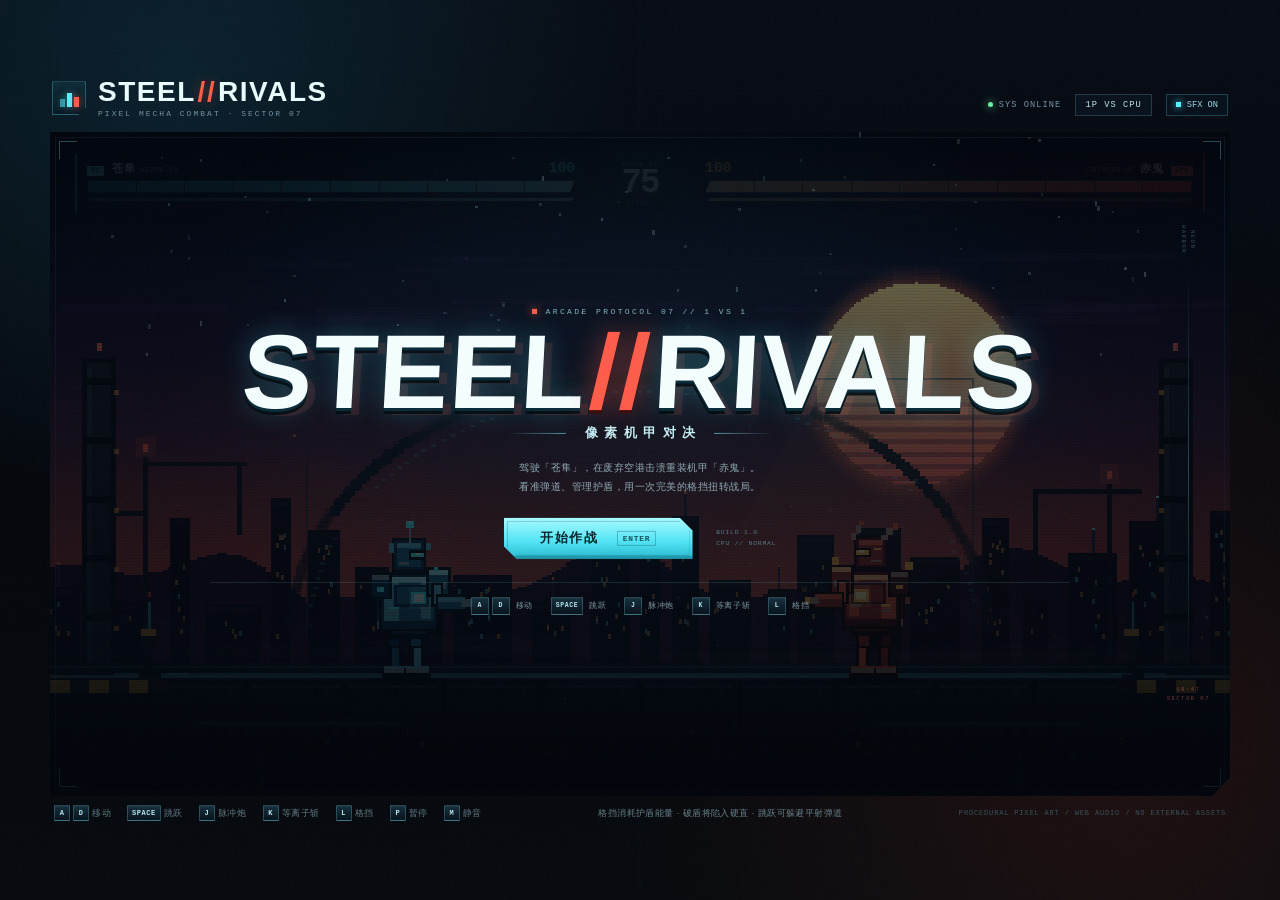
==== index.html @ 24b4f56a "feat: 像素风机甲对战小游戏 Co-authored-by: traeagent <traeagent@users.noreply.github.com>" ====
<!DOCTYPE html>
<html lang="zh-CN">
<head>
  <meta charset="UTF-8" />
  <meta name="viewport" content="width=device-width, initial-scale=1.0, viewport-fit=cover" />
  <meta name="theme-color" content="#070b14" />
  <title>STEEL//RIVALS — 像素机甲对决</title>
  <link rel="stylesheet" href="style.css" />
  <link rel="icon" href="data:image/svg+xml,%3Csvg xmlns='http://www.w3.org/2000/svg' viewBox='0 0 16 16'%3E%3Crect width='16' height='16' fill='%23070b14'/%3E%3Crect x='3' y='5' width='10' height='6' fill='%2355f6ff'/%3E%3Crect x='5' y='2' width='6' height='4' fill='%23ff5d4a'/%3E%3C/svg%3E" />
</head>
<body>
  <div class="page-noise" aria-hidden="true"></div>
  <main class="arcade">
    <header class="masthead">
      <div class="brand">
        <span class="brand-chip" aria-hidden="true"><i></i><i></i><i></i></span>
        <div class="brand-copy">
          <h1>STEEL<span>//</span>RIVALS</h1>
          <p>PIXEL MECHA COMBAT · SECTOR 07</p>
        </div>
      </div>
      <div class="masthead-right">
        <span class="online"><i></i>SYS ONLINE</span>
        <span class="mode-tag">1P VS CPU</span>
        <button class="sound-btn" id="muteBtn" type="button" aria-pressed="false" title="切换音效 (M)">
          <span class="sound-led"></span><span id="muteLabel">SFX ON</span>
        </button>
      </div>
    </header>

    <section class="stage" id="stage" data-mode="menu" aria-label="像素机甲对战游戏区域">
      <canvas id="game" width="480" height="270" aria-label="机甲对战画面：玩家苍隼在左侧，赤鬼在右侧"></canvas>

      <div class="scanlines" aria-hidden="true"></div>
      <div class="vignette" aria-hidden="true"></div>
      <div class="stage-corners" aria-hidden="true"><i></i><i></i><i></i><i></i></div>

      <div class="hud" id="hud">
        <div class="fighter-panel p1">
          <div class="fighter-meta">
            <span class="side">P1</span>
            <span class="fighter-name">苍隼 <em>AZURE-01</em></span>
            <span class="hp-num" id="hp1Num">100</span>
          </div>
          <div class="bar hp-bar" id="hp1Bar" role="progressbar" aria-label="苍隼生命值" aria-valuemin="0" aria-valuemax="100" aria-valuenow="100">
            <div class="bar-ghost" id="hp1Ghost"></div>
            <div class="bar-fill" id="hp1Fill"></div>
            <div class="bar-ticks"></div>
          </div>
          <div class="bar shield-bar" id="shield1Bar" role="progressbar" aria-label="苍隼护盾能量" aria-valuemin="0" aria-valuemax="100" aria-valuenow="100">
            <div class="bar-fill" id="shield1Fill"></div>
            <span class="shield-tag">SHD</span>
          </div>
        </div>

        <div class="round-panel">
          <span class="round-label">ROUND 01</span>
          <div class="timer" id="timer">75</div>
          <span class="timer-label">TIME</span>
        </div>

        <div class="fighter-panel p2">
          <div class="fighter-meta">
            <span class="side">CPU</span>
            <span class="fighter-name"><em>CRIMSON-07</em> 赤鬼</span>
            <span class="hp-num" id="hp2Num">100</span>
          </div>
          <div class="bar hp-bar" id="hp2Bar" role="progressbar" aria-label="赤鬼生命值" aria-valuemin="0" aria-valuemax="100" aria-valuenow="100">
            <div class="bar-ghost" id="hp2Ghost"></div>
            <div class="bar-fill" id="hp2Fill"></div>
            <div class="bar-ticks"></div>
          </div>
          <div class="bar shield-bar" id="shield2Bar" role="progressbar" aria-label="赤鬼护盾能量" aria-valuemin="0" aria-valuemax="100" aria-valuenow="100">
            <div class="bar-fill" id="shield2Fill"></div>
            <span class="shield-tag">SHD</span>
          </div>
        </div>
      </div>

      <div class="announce" id="announce" aria-live="polite"></div>

      <div class="overlay start-overlay is-visible" id="startScreen">
        <div class="start-panel">
          <div class="eyebrow"><span class="blink-dot"></span>ARCADE PROTOCOL 07 // 1 VS 1</div>
          <h2 class="game-title">STEEL<span>//</span>RIVALS</h2>
          <div class="cn-title"><span></span>像素机甲对决<span></span></div>
          <p class="lede">驾驶「苍隼」，在废弃空港击溃重装机甲「赤鬼」。<br />看准弹道、管理护盾，用一次完美的格挡扭转战局。</p>
          <div class="start-actions">
            <button class="primary-btn" id="startBtn" type="button">
              <span class="btn-label">开始作战</span>
              <span class="btn-key">ENTER</span>
            </button>
            <div class="version-tag">BUILD 1.0<br />CPU // NORMAL</div>
          </div>
          <div class="key-guide" aria-label="键盘操作说明">
            <div><span class="keys"><kbd>A</kbd><kbd>D</kbd></span><b>移动</b></div>
            <div><span class="keys"><kbd>SPACE</kbd></span><b>跳跃</b></div>
            <div><span class="keys"><kbd>J</kbd></span><b>脉冲炮</b></div>
            <div><span class="keys"><kbd>K</kbd></span><b>等离子斩</b></div>
            <div><span class="keys"><kbd>L</kbd></span><b>格挡</b></div>
          </div>
        </div>
        <div class="start-side" aria-hidden="true">
          <span>NEON<br />HARBOR</span>
          <i></i>
          <b>19:47<br />SECTOR 07</b>
        </div>
      </div>

      <div class="overlay pause-overlay" id="pauseScreen" aria-hidden="true">
        <div class="modal-card">
          <div class="eyebrow">TACTICAL HOLD</div>
          <h2 class="modal-title">PAUSED</h2>
          <p class="modal-sub">战术暂停 · 战场数据已冻结</p>
          <div class="modal-actions">
            <button class="primary-btn compact" id="resumeBtn" type="button"><span class="btn-label">继续作战</span><span class="btn-key">P</span></button>
            <button class="ghost-btn" id="pauseRestartBtn" type="button">重新开始</button>
          </div>
        </div>
      </div>

      <div class="overlay result-overlay" id="resultScreen" aria-hidden="true">
        <div class="result-card">
          <div class="eyebrow" id="resultReason">K.O.</div>
          <h2 class="modal-title result-title" id="resultTitle">VICTORY</h2>
          <p class="modal-sub" id="resultSub">赤鬼 信号中断</p>
          <div class="score-line">
            <span>苍隼</span>
            <strong id="finalScore">100 : 0</strong>
            <span>赤鬼</span>
          </div>
          <div class="result-stats">
            <div><span>造成伤害</span><b id="statDamage">0</b></div>
            <div><span>有效命中</span><b id="statHits">0</b></div>
            <div><span>成功格挡</span><b id="statBlocks">0</b></div>
          </div>
          <div class="modal-actions">
            <button class="primary-btn compact" id="restartBtn" type="button"><span class="btn-label">再战一次</span><span class="btn-key">ENTER</span></button>
          </div>
        </div>
      </div>

      <div class="touch-controls" id="touchControls" aria-label="触屏操作">
        <div class="touch-cluster move-cluster">
          <button type="button" class="touch-btn" data-key="KeyA" aria-label="向左移动">◀</button>
          <button type="button" class="touch-btn" data-key="KeyD" aria-label="向右移动">▶</button>
        </div>
        <div class="touch-cluster action-cluster">
          <button type="button" class="touch-btn small" data-key="Space" aria-label="跳跃">跳</button>
          <button type="button" class="touch-btn" data-key="KeyJ" aria-label="脉冲炮">炮</button>
          <button type="button" class="touch-btn" data-key="KeyK" aria-label="等离子斩">斩</button>
          <button type="button" class="touch-btn guard" data-key="KeyL" aria-label="格挡">盾</button>
        </div>
      </div>
    </section>

    <footer class="underbar">
      <div class="control-legend">
        <span><kbd>A</kbd><kbd>D</kbd> 移动</span>
        <span><kbd>SPACE</kbd> 跳跃</span>
        <span><kbd>J</kbd> 脉冲炮</span>
        <span><kbd>K</kbd> 等离子斩</span>
        <span><kbd>L</kbd> 格挡</span>
        <span><kbd>P</kbd> 暂停</span>
        <span><kbd>M</kbd> 静音</span>
      </div>
      <p class="fineprint">格挡消耗护盾能量 · 破盾将陷入硬直 · 跳跃可躲避平射弹道</p>
      <p class="credit">PROCEDURAL PIXEL ART / WEB AUDIO / NO EXTERNAL ASSETS</p>
    </footer>
  </main>

  <script src="game.js"></script>
</body>
</html>
---- style.css ----
:root {
  --bg: #05080f;
  --panel: #0a111d;
  --cyan: #58f4ff;
  --cyan-soft: #8ad9e8;
  --cyan-deep: #14728a;
  --red: #ff5d4a;
  --amber: #ffb45f;
  --ink: #eafcff;
  --muted: #7792a3;
  --line: rgba(101, 212, 235, 0.24);
  --font-display: "Impact", "Haettenschweiler", "Arial Narrow Bold", "Arial Narrow", "Microsoft YaHei", sans-serif;
  --font-ui: "Bahnschrift", "DIN Alternate", "Arial Narrow", "Microsoft YaHei", "PingFang SC", sans-serif;
  --font-mono: "Consolas", "SFMono-Regular", "Courier New", monospace;
}

* {
  box-sizing: border-box;
}

html,
body {
  margin: 0;
  min-height: 100%;
}

body {
  min-height: 100vh;
  overflow-x: hidden;
  color: var(--ink);
  background:
    radial-gradient(circle at 14% 8%, rgba(33, 142, 169, 0.17), transparent 33%),
    radial-gradient(circle at 87% 82%, rgba(197, 66, 42, 0.13), transparent 36%),
    linear-gradient(180deg, #070c15 0%, #04070c 55%, #070a0e 100%);
  font-family: var(--font-ui);
  display: flex;
  align-items: center;
  justify-content: center;
  padding: clamp(10px, 2vw, 28px);
}

body::before {
  content: "";
  position: fixed;
  inset: 0;
  pointer-events: none;
  background-image:
    linear-gradient(rgba(92, 188, 208, 0.045) 1px, transparent 1px),
    linear-gradient(90deg, rgba(92, 188, 208, 0.045) 1px, transparent 1px);
  background-size: 44px 44px;
  mask-image: radial-gradient(ellipse at center, #000 0%, transparent 74%);
  z-index: -1;
}

body::after {
  content: "";
  position: fixed;
  inset: 0;
  pointer-events: none;
  background: linear-gradient(90deg, transparent 49.9%, rgba(88, 244, 255, 0.025) 50%, transparent 50.1%);
  z-index: -1;
}

.page-noise {
  position: fixed;
  inset: 0;
  pointer-events: none;
  opacity: 0.045;
  z-index: 100;
  background-image: url("data:image/svg+xml,%3Csvg xmlns='http://www.w3.org/2000/svg' width='160' height='160'%3E%3Cfilter id='n'%3E%3CfeTurbulence type='fractalNoise' baseFrequency='.9' numOctaves='2' stitchTiles='stitch'/%3E%3C/filter%3E%3Crect width='100%25' height='100%25' filter='url(%23n)' opacity='.5'/%3E%3C/svg%3E");
}

button {
  font: inherit;
}

.arcade {
  width: min(1180px, 100%);
  position: relative;
}

.masthead {
  display: flex;
  align-items: flex-end;
  justify-content: space-between;
  gap: 20px;
  margin-bottom: clamp(8px, 1.2vw, 14px);
  padding: 0 2px;
}

.brand {
  display: flex;
  align-items: center;
  gap: 12px;
}

.brand-chip {
  width: 34px;
  height: 34px;
  display: flex;
  align-items: flex-end;
  justify-content: center;
  gap: 2px;
  padding: 8px 6px 7px;
  border: 1px solid rgba(88, 244, 255, 0.3);
  background: linear-gradient(180deg, rgba(14, 38, 51, 0.8), rgba(6, 12, 22, 0.8));
  clip-path: polygon(0 0, 100% 0, 100% calc(100% - 8px), calc(100% - 8px) 100%, 0 100%);
  box-shadow: inset 0 0 18px rgba(88, 244, 255, 0.08);
}

.brand-chip i {
  display: block;
  width: 5px;
  background: var(--cyan);
  box-shadow: 0 0 8px rgba(88, 244, 255, 0.65);
}

.brand-chip i:nth-child(1) {
  height: 8px;
  opacity: 0.55;
}

.brand-chip i:nth-child(2) {
  height: 14px;
}

.brand-chip i:nth-child(3) {
  height: 10px;
  background: var(--red);
  box-shadow: 0 0 8px rgba(255, 93, 74, 0.7);
}

.brand-copy h1 {
  margin: 0;
  font-family: var(--font-display);
  font-size: clamp(20px, 2.2vw, 28px);
  font-weight: 700;
  line-height: 0.9;
  letter-spacing: 0.055em;
}

.brand-copy h1 span {
  color: var(--red);
  margin: 0 0.06em;
  text-shadow: 0 0 12px rgba(255, 93, 74, 0.4);
}

.brand-copy p {
  margin: 5px 0 0;
  color: var(--muted);
  font-family: var(--font-mono);
  font-size: clamp(7px, 0.62vw, 9px);
  letter-spacing: 0.26em;
}

.masthead-right {
  display: flex;
  align-items: center;
  gap: clamp(8px, 1.1vw, 14px);
  color: var(--muted);
  font-family: var(--font-mono);
  font-size: clamp(8px, 0.68vw, 10px);
  letter-spacing: 0.12em;
  padding-bottom: 2px;
}

.online {
  display: inline-flex;
  align-items: center;
  gap: 6px;
  white-space: nowrap;
}

.online i {
  width: 5px;
  height: 5px;
  border-radius: 50%;
  background: #6cf0a5;
  box-shadow: 0 0 8px #6cf0a5;
  animation: pulseDot 1.8s steps(2) infinite;
}

.mode-tag {
  padding: 5px 9px;
  color: #c5e5ec;
  border: 1px solid rgba(128, 197, 212, 0.22);
  background: rgba(10, 22, 33, 0.7);
  white-space: nowrap;
}

.sound-btn {
  display: inline-flex;
  align-items: center;
  gap: 6px;
  padding: 5px 9px;
  color: #9edbe6;
  background: rgba(8, 19, 30, 0.8);
  border: 1px solid rgba(88, 244, 255, 0.22);
  cursor: pointer;
  transition: border-color 0.15s, color 0.15s, background 0.15s;
  white-space: nowrap;
}

.sound-btn:hover {
  border-color: rgba(88, 244, 255, 0.65);
  color: #eaffff;
  background: rgba(14, 36, 49, 0.9);
}

.sound-led {
  width: 5px;
  height: 5px;
  background: var(--cyan);
  box-shadow: 0 0 7px var(--cyan);
}

.sound-btn[aria-pressed="true"] {
  color: #8a6f6b;
  border-color: rgba(255, 93, 74, 0.18);
}

.sound-btn[aria-pressed="true"] .sound-led {
  background: #63413b;
  box-shadow: none;
}

.stage {
  position: relative;
  width: 100%;
  aspect-ratio: 16 / 9;
  overflow: hidden;
  isolation: isolate;
  container-type: inline-size;
  background: #04070d;
  clip-path: polygon(0 0, 100% 0, 100% calc(100% - 18px), calc(100% - 18px) 100%, 0 100%);
  box-shadow:
    0 0 0 1px rgba(92, 224, 244, 0.25),
    0 0 0 5px rgba(7, 13, 20, 0.95),
    0 0 32px rgba(30, 147, 172, 0.15),
    0 34px 80px rgba(0, 0, 0, 0.7);
}

.stage::before {
  content: "";
  position: absolute;
  inset: 5px;
  border: 1px solid rgba(137, 225, 240, 0.13);
  pointer-events: none;
  z-index: 8;
  clip-path: polygon(0 0, 100% 0, 100% calc(100% - 12px), calc(100% - 12px) 100%, 0 100%);
}

#game {
  position: absolute;
  inset: 0;
  width: 100%;
  height: 100%;
  display: block;
  image-rendering: pixelated;
  image-rendering: crisp-edges;
}

.scanlines {
  position: absolute;
  inset: 0;
  z-index: 6;
  pointer-events: none;
  opacity: 0.42;
  background: repeating-linear-gradient(
    0deg,
    rgba(0, 0, 0, 0.2) 0,
    rgba(0, 0, 0, 0.2) 1px,
    transparent 1px,
    transparent 3px
  );
  mix-blend-mode: multiply;
}

.vignette {
  position: absolute;
  inset: 0;
  z-index: 7;
  pointer-events: none;
  background:
    radial-gradient(ellipse at 50% 42%, transparent 38%, rgba(1, 5, 11, 0.34) 100%),
    linear-gradient(180deg, rgba(2, 7, 13, 0.38), transparent 18%, transparent 78%, rgba(2, 5, 9, 0.56));
}

.stage-corners {
  position: absolute;
  inset: 0;
  z-index: 19;
  pointer-events: none;
}

.stage-corners i {
  position: absolute;
  width: 18px;
  height: 18px;
  border-color: rgba(139, 240, 255, 0.55);
  border-style: solid;
}

.stage-corners i:nth-child(1) {
  top: 9px;
  left: 9px;
  border-width: 1px 0 0 1px;
}

.stage-corners i:nth-child(2) {
  top: 9px;
  right: 9px;
  border-width: 1px 1px 0 0;
}

.stage-corners i:nth-child(3) {
  bottom: 9px;
  left: 9px;
  border-width: 0 0 1px 1px;
}

.stage-corners i:nth-child(4) {
  right: 9px;
  bottom: 9px;
  border-width: 0 1px 1px 0;
}

/* ---------------- HUD ---------------- */

.hud {
  position: absolute;
  inset: 0;
  z-index: 20;
  display: grid;
  grid-template-columns: minmax(0, 1fr) auto minmax(0, 1fr);
  gap: clamp(8px, 1.3cqw, 18px);
  align-items: start;
  padding: clamp(12px, 1.8cqw, 24px) clamp(14px, 2.1cqw, 28px);
  pointer-events: none;
  transition: opacity 0.35s ease;
}

.stage[data-mode="menu"] .hud {
  opacity: 0.18;
}

.stage[data-mode="result"] .hud {
  opacity: 0.5;
}

.fighter-panel {
  min-width: 0;
  padding: clamp(5px, 0.65cqw, 9px) clamp(7px, 0.9cqw, 13px) clamp(7px, 0.8cqw, 11px);
  background:
    linear-gradient(90deg, rgba(9, 20, 32, 0.9), rgba(9, 20, 32, 0.48) 72%, transparent),
    linear-gradient(180deg, rgba(81, 230, 249, 0.05), transparent);
  border-left: 2px solid rgba(88, 244, 255, 0.68);
  clip-path: polygon(0 0, 100% 0, 100% calc(100% - 9px), calc(100% - 9px) 100%, 0 100%);
}

.fighter-panel.p2 {
  text-align: right;
  background:
    linear-gradient(270deg, rgba(31, 14, 15, 0.9), rgba(22, 12, 16, 0.48) 72%, transparent),
    linear-gradient(180deg, rgba(255, 121, 91, 0.05), transparent);
  border-left: 0;
  border-right: 2px solid rgba(255, 93, 74, 0.75);
  clip-path: polygon(0 0, 100% 0, 100% 100%, 9px 100%, 0 calc(100% - 9px));
}

.fighter-meta {
  display: flex;
  align-items: baseline;
  gap: clamp(4px, 0.65cqw, 9px);
  min-width: 0;
}

.p2 .fighter-meta {
  flex-direction: row-reverse;
}

.side {
  flex: 0 0 auto;
  color: #06242c;
  background: var(--cyan);
  padding: 1px 4px 2px;
  font-family: var(--font-mono);
  font-size: clamp(6px, 0.56cqw, 8px);
  font-weight: 700;
  letter-spacing: 0.08em;
  line-height: 1.1;
}

.p2 .side {
  background: var(--red);
  color: #2a0906;
}

.fighter-name {
  min-width: 0;
  overflow: hidden;
  color: #effdff;
  font-size: clamp(10px, 0.95cqw, 14px);
  font-weight: 700;
  letter-spacing: 0.08em;
  white-space: nowrap;
  text-shadow: 0 0 12px rgba(88, 244, 255, 0.25);
}

.fighter-name em {
  color: #86b2c0;
  font-family: var(--font-mono);
  font-size: 0.62em;
  font-style: normal;
  font-weight: 400;
  letter-spacing: 0.1em;
}

.p2 .fighter-name {
  color: #ffece5;
  text-shadow: 0 0 12px rgba(255, 93, 74, 0.25);
}

.p2 .fighter-name em {
  color: #b98478;
}

.hp-num {
  margin-left: auto;
  color: var(--cyan);
  font-family: var(--font-mono);
  font-size: clamp(11px, 1.25cqw, 18px);
  font-weight: 700;
  line-height: 1;
  text-shadow: 0 0 12px rgba(88, 244, 255, 0.5);
}

.p2 .hp-num {
  margin-left: 0;
  margin-right: auto;
  color: var(--amber);
  text-shadow: 0 0 12px rgba(255, 180, 95, 0.45);
}

.bar {
  position: relative;
  overflow: hidden;
  height: clamp(7px, 1.1cqw, 14px);
  margin-top: clamp(3px, 0.35cqw, 5px);
  background: rgba(3, 9, 16, 0.9);
  border: 1px solid rgba(114, 197, 212, 0.27);
  clip-path: polygon(0 0, 100% 0, calc(100% - 6px) 100%, 0 100%);
}

.p2 .bar {
  clip-path: polygon(6px 0, 100% 0, 100% 100%, 0 100%);
}

.bar-ghost,
.bar-fill {
  position: absolute;
  inset: 0;
  transform: scaleX(1);
  transform-origin: left center;
}

.p2 .bar-ghost,
.p2 .bar-fill {
  transform-origin: right center;
}

.hp-bar .bar-ghost {
  z-index: 1;
  background: rgba(255, 233, 201, 0.66);
  transition: transform 0.55s cubic-bezier(0.16, 0.8, 0.3, 1) 0.08s;
}

.hp-bar .bar-fill {
  z-index: 2;
  background: linear-gradient(90deg, #18788e 0%, #45d8e8 52%, #a5fbff 100%);
  box-shadow: 0 0 12px rgba(88, 244, 255, 0.45);
  transition: transform 0.1s linear;
}

.p2 .hp-bar .bar-fill {
  background: linear-gradient(90deg, #ffd28a 0%, #ff8a53 46%, #e83f32 100%);
  box-shadow: 0 0 12px rgba(255, 93, 74, 0.4);
}

.hp-bar.low .bar-fill {
  background: linear-gradient(90deg, #d62f2f, #ff8b4b 60%, #ffd166);
  animation: lowHp 0.55s steps(2) infinite;
}

.bar-ticks {
  position: absolute;
  inset: 0;
  z-index: 3;
  pointer-events: none;
  background: repeating-linear-gradient(
    90deg,
    transparent 0,
    transparent calc(10% - 1px),
    rgba(3, 7, 13, 0.65) calc(10% - 1px),
    rgba(3, 7, 13, 0.65) 10%
  );
}

.shield-bar {
  height: clamp(3px, 0.42cqw, 5px);
  border-color: rgba(88, 244, 255, 0.16);
  opacity: 0.88;
}

.p2 .shield-bar {
  border-color: rgba(255, 180, 95, 0.16);
}

.shield-bar .bar-fill {
  background: linear-gradient(90deg, rgba(80, 231, 255, 0.34), rgba(150, 252, 255, 0.9));
  transition: transform 0.08s linear;
}

.p2 .shield-bar .bar-fill {
  background: linear-gradient(90deg, rgba(255, 205, 126, 0.9), rgba(255, 131, 80, 0.34));
}

.shield-bar.broken .bar-fill {
  background: var(--red);
  animation: brokenShield 0.18s steps(2) 3;
}

.shield-tag {
  position: absolute;
  right: 1px;
  top: -1px;
  z-index: 4;
  color: rgba(195, 250, 255, 0.6);
  font-family: var(--font-mono);
  font-size: clamp(4px, 0.4cqw, 6px);
  line-height: 1;
  letter-spacing: 0.04em;
}

.p2 .shield-tag {
  right: auto;
  left: 1px;
}

.round-panel {
  display: flex;
  flex-direction: column;
  align-items: center;
  justify-content: center;
  min-width: clamp(58px, 6.6cqw, 96px);
  padding: clamp(5px, 0.6cqw, 8px) clamp(8px, 1cqw, 14px) clamp(4px, 0.5cqw, 7px);
  background:
    linear-gradient(180deg, rgba(9, 22, 33, 0.94), rgba(5, 11, 19, 0.82)),
    linear-gradient(90deg, transparent, rgba(88, 244, 255, 0.1), transparent);
  border-top: 1px solid rgba(121, 224, 240, 0.3);
  border-bottom: 1px solid rgba(121, 224, 240, 0.18);
  clip-path: polygon(10px 0, calc(100% - 10px) 0, 100% 50%, calc(100% - 10px) 100%, 10px 100%, 0 50%);
}

.round-label,
.timer-label {
  color: #7799a6;
  font-family: var(--font-mono);
  font-size: clamp(5px, 0.48cqw, 7px);
  letter-spacing: 0.18em;
  white-space: nowrap;
}

.timer {
  color: #effdff;
  font-family: var(--font-mono);
  font-size: clamp(22px, 2.9cqw, 42px);
  font-weight: 700;
  line-height: 0.92;
  letter-spacing: -0.06em;
  text-shadow: 0 0 16px rgba(88, 244, 255, 0.35), 0 2px 0 #09232d;
  font-variant-numeric: tabular-nums;
}

.timer.danger {
  color: #ff6754;
  text-shadow: 0 0 16px rgba(255, 93, 74, 0.45), 0 2px 0 #2c0a08;
  animation: timerDanger 0.6s steps(2) infinite;
}

/* ---------------- Announce / overlays ---------------- */

.announce {
  position: absolute;
  inset: 0;
  z-index: 25;
  display: flex;
  flex-direction: column;
  align-items: center;
  justify-content: center;
  pointer-events: none;
  opacity: 0;
}

.announce.show {
  animation: announcePop var(--ann-dur, 900ms) ease-out both;
}

.announce strong {
  font-family: var(--font-display);
  font-size: clamp(40px, 8.4cqw, 104px);
  font-weight: 700;
  line-height: 0.84;
  letter-spacing: 0.045em;
  color: #f2feff;
  text-shadow:
    0 3px 0 #0b2832,
    0 0 24px rgba(88, 244, 255, 0.45),
    7px 5px 0 rgba(255, 93, 74, 0.14);
  transform: skewX(-5deg);
}

.announce span {
  margin-top: 12px;
  color: #98c8d3;
  font-family: var(--font-mono);
  font-size: clamp(6px, 0.8cqw, 11px);
  letter-spacing: 0.36em;
}

.overlay {
  position: absolute;
  inset: 0;
  z-index: 30;
  display: flex;
  align-items: center;
  justify-content: center;
  padding: clamp(18px, 3vw, 44px);
  opacity: 0;
  visibility: hidden;
  pointer-events: none;
  transition: opacity 0.28s ease, visibility 0.28s ease;
  background:
    linear-gradient(180deg, rgba(2, 6, 12, 0.72), rgba(2, 6, 12, 0.88)),
    radial-gradient(ellipse at 50% 45%, rgba(25, 87, 104, 0.2), transparent 60%);
}

.overlay.is-visible {
  opacity: 1;
  visibility: visible;
  pointer-events: auto;
}

.start-overlay {
  background:
    linear-gradient(180deg, rgba(2, 6, 12, 0.5), rgba(2, 6, 12, 0.86)),
    radial-gradient(ellipse at 50% 37%, rgba(39, 117, 137, 0.25), transparent 55%);
}

.start-overlay.is-visible {
  animation: overlayFade 0.5s ease both;
}

.start-panel {
  width: min(860px, 84%);
  text-align: center;
  transform: translateY(-1%);
}

.eyebrow {
  display: flex;
  align-items: center;
  justify-content: center;
  gap: 8px;
  color: #87b5c0;
  font-family: var(--font-mono);
  font-size: clamp(6px, 0.68cqw, 9px);
  letter-spacing: 0.3em;
  text-transform: uppercase;
}

.start-overlay .eyebrow {
  justify-content: center;
}

.blink-dot {
  width: 5px;
  height: 5px;
  background: var(--red);
  box-shadow: 0 0 8px rgba(255, 93, 74, 0.85);
  animation: pulseDot 1.3s steps(2) infinite;
}

.game-title {
  margin: clamp(8px, 1.2cqw, 16px) 0 0;
  font-family: var(--font-display);
  font-size: clamp(36px, 8.9cqw, 112px);
  font-weight: 700;
  line-height: 0.8;
  letter-spacing: 0.01em;
  color: #f4feff;
  text-shadow:
    0 3px 0 #0a2b38,
    0 6px 0 rgba(3, 13, 19, 0.9),
    0 0 28px rgba(88, 244, 255, 0.3),
    8px 7px 0 rgba(255, 93, 74, 0.12);
  transform: skewX(-3deg);
}

.game-title span {
  color: var(--red);
  margin: 0 0.035em;
  text-shadow: 0 3px 0 #3b0d0a, 0 0 26px rgba(255, 93, 74, 0.5);
}

.cn-title {
  display: flex;
  align-items: center;
  justify-content: center;
  gap: 12px;
  margin-top: clamp(7px, 0.9cqw, 12px);
  color: #c7eef4;
  font-size: clamp(10px, 1.1cqw, 15px);
  font-weight: 700;
  letter-spacing: 0.5em;
  text-indent: 0.5em;
}

.cn-title span {
  width: clamp(28px, 5cqw, 68px);
  height: 1px;
  background: linear-gradient(90deg, transparent, rgba(128, 232, 247, 0.6));
}

.cn-title span:last-child {
  background: linear-gradient(90deg, rgba(128, 232, 247, 0.6), transparent);
}

.lede {
  margin: clamp(11px, 1.4cqw, 18px) auto 0;
  max-width: 620px;
  color: #90abb4;
  font-size: clamp(9px, 0.88cqw, 12px);
  line-height: 1.85;
  letter-spacing: 0.05em;
}

.start-actions {
  display: flex;
  align-items: center;
  justify-content: center;
  gap: clamp(14px, 2cqw, 26px);
  margin-top: clamp(14px, 1.8cqw, 24px);
}

.primary-btn {
  position: relative;
  display: inline-flex;
  align-items: center;
  justify-content: center;
  gap: clamp(11px, 1.5cqw, 20px);
  min-width: clamp(145px, 16cqw, 214px);
  padding: clamp(10px, 1.05cqw, 14px) clamp(14px, 1.6cqw, 23px);
  border: 0;
  color: #03222a;
  background: linear-gradient(180deg, #a9fbff, #50e4f5 58%, #28b8cf);
  font-size: clamp(11px, 1.08cqw, 15px);
  font-weight: 800;
  letter-spacing: 0.14em;
  cursor: pointer;
  clip-path: polygon(0 0, calc(100% - 13px) 0, 100% 13px, 100% 100%, 13px 100%, 0 calc(100% - 13px));
  box-shadow: 0 0 30px rgba(88, 244, 255, 0.24), inset 0 -3px 0 rgba(5, 86, 101, 0.35);
  transition: transform 0.16s ease, filter 0.16s ease, box-shadow 0.16s ease;
}

.primary-btn::after {
  content: "";
  position: absolute;
  inset: 3px;
  border: 1px solid rgba(4, 62, 74, 0.23);
  pointer-events: none;
  clip-path: polygon(0 0, calc(100% - 10px) 0, 100% 10px, 100% 100%, 10px 100%, 0 calc(100% - 10px));
}

.primary-btn:hover,
.primary-btn:focus-visible {
  transform: translateY(-2px);
  filter: brightness(1.08);
  box-shadow: 0 0 38px rgba(88, 244, 255, 0.42), inset 0 -3px 0 rgba(5, 86, 101, 0.35);
  outline: none;
}

.primary-btn:active {
  transform: translateY(0) scale(0.985);
}

.primary-btn.compact {
  min-width: clamp(130px, 13cqw, 174px);
  padding: 9px 16px;
  font-size: clamp(10px, 0.94cqw, 13px);
}

.btn-key {
  padding: 2px 5px;
  border: 1px solid rgba(4, 53, 62, 0.36);
  font-family: var(--font-mono);
  font-size: 0.62em;
  font-weight: 700;
  letter-spacing: 0.1em;
  opacity: 0.75;
}

.version-tag {
  color: #587c88;
  font-family: var(--font-mono);
  font-size: clamp(5px, 0.53cqw, 8px);
  line-height: 1.65;
  letter-spacing: 0.14em;
  text-align: left;
}

.key-guide {
  display: flex;
  align-items: center;
  justify-content: center;
  flex-wrap: wrap;
  gap: clamp(8px, 1.5cqw, 22px);
  margin-top: clamp(14px, 1.9cqw, 24px);
  padding-top: clamp(10px, 1.2cqw, 16px);
  border-top: 1px solid rgba(115, 198, 213, 0.15);
}

.key-guide > div {
  display: flex;
  align-items: center;
  gap: 6px;
  color: #7f9aa3;
  font-size: clamp(7px, 0.65cqw, 9px);
  letter-spacing: 0.08em;
}

.key-guide b {
  font-weight: 500;
}

.keys {
  display: inline-flex;
  gap: 3px;
}

kbd {
  display: inline-flex;
  align-items: center;
  justify-content: center;
  min-width: 18px;
  height: 18px;
  padding: 0 4px;
  color: #b8e8ef;
  background: linear-gradient(180deg, rgba(24, 52, 65, 0.9), rgba(8, 20, 29, 0.9));
  border: 1px solid rgba(110, 202, 218, 0.28);
  border-bottom-color: rgba(110, 202, 218, 0.45);
  border-radius: 1px;
  font-family: var(--font-mono);
  font-size: clamp(6px, 0.55cqw, 8px);
  font-weight: 600;
  line-height: 1;
  white-space: nowrap;
  box-shadow: inset 0 1px 0 rgba(255, 255, 255, 0.05);
}

.start-side {
  position: absolute;
  top: 14%;
  right: clamp(10px, 1.7cqw, 23px);
  bottom: 14%;
  display: flex;
  flex-direction: column;
  align-items: center;
  justify-content: space-between;
  color: rgba(125, 192, 204, 0.38);
  font-family: var(--font-mono);
  font-size: clamp(5px, 0.48cqw, 7px);
  line-height: 1.6;
  letter-spacing: 0.25em;
  text-align: center;
}

.start-side span {
  writing-mode: vertical-rl;
}

.start-side i {
  width: 1px;
  flex: 1;
  margin: 10px 0;
  background: linear-gradient(180deg, transparent, rgba(111, 216, 233, 0.3), transparent);
}

.start-side b {
  font-weight: 400;
  color: rgba(255, 128, 105, 0.42);
}

/* ---------------- Modal / result ---------------- */

.pause-overlay,
.result-overlay {
  background:
    radial-gradient(ellipse at center, rgba(18, 53, 65, 0.28), transparent 58%),
    rgba(2, 6, 11, 0.86);
  backdrop-filter: blur(3px);
}

.modal-card,
.result-card {
  position: relative;
  width: min(560px, 88%);
  padding: clamp(20px, 2.6cqw, 34px) clamp(22px, 3.2cqw, 42px);
  text-align: center;
  background:
    linear-gradient(180deg, rgba(12, 27, 38, 0.97), rgba(5, 13, 21, 0.98)),
    linear-gradient(120deg, rgba(88, 244, 255, 0.06), transparent 50%);
  border-top: 1px solid rgba(103, 222, 240, 0.36);
  border-bottom: 1px solid rgba(103, 222, 240, 0.16);
  clip-path: polygon(0 0, calc(100% - 18px) 0, 100% 18px, 100% 100%, 18px 100%, 0 calc(100% - 18px));
  box-shadow: 0 0 50px rgba(36, 148, 170, 0.14);
}

.modal-card::before,
.result-card::before {
  content: "";
  position: absolute;
  inset: 6px;
  border: 1px solid rgba(121, 209, 224, 0.1);
  pointer-events: none;
  clip-path: polygon(0 0, calc(100% - 14px) 0, 100% 14px, 100% 100%, 14px 100%, 0 calc(100% - 14px));
}

.overlay.is-visible .modal-card,
.overlay.is-visible .result-card {
  animation: cardIn 0.34s cubic-bezier(0.16, 0.9, 0.3, 1) both;
}

.modal-title {
  margin: 8px 0 0;
  font-family: var(--font-display);
  font-size: clamp(38px, 5.4cqw, 68px);
  line-height: 0.9;
  letter-spacing: 0.04em;
  color: #effdff;
  text-shadow: 0 3px 0 #092630, 0 0 24px rgba(88, 244, 255, 0.3);
}

.modal-sub {
  margin: 10px 0 0;
  color: #8eaab3;
  font-size: clamp(8px, 0.82cqw, 11px);
  letter-spacing: 0.12em;
}

.modal-actions {
  display: flex;
  align-items: center;
  justify-content: center;
  gap: 12px;
  margin-top: clamp(16px, 2cqw, 26px);
}

.ghost-btn {
  padding: 10px 16px;
  color: #99bdc5;
  background: rgba(9, 23, 33, 0.7);
  border: 1px solid rgba(110, 193, 207, 0.24);
  font-size: clamp(9px, 0.8cqw, 11px);
  font-weight: 600;
  letter-spacing: 0.1em;
  cursor: pointer;
  clip-path: polygon(0 0, calc(100% - 9px) 0, 100% 9px, 100% 100%, 9px 100%, 0 calc(100% - 9px));
  transition: color 0.15s, border-color 0.15s, background 0.15s;
}

.ghost-btn:hover {
  color: #e9feff;
  border-color: rgba(88, 244, 255, 0.55);
  background: rgba(13, 38, 49, 0.8);
}

.result-card {
  width: min(620px, 90%);
}

.result-title {
  font-size: clamp(45px, 6.7cqw, 86px);
}

.result-title.win {
  color: #dffeff;
  text-shadow: 0 3px 0 #0b3540, 0 0 30px rgba(88, 244, 255, 0.48);
}

.result-title.lose {
  color: #ffd1c7;
  text-shadow: 0 3px 0 #42100b, 0 0 30px rgba(255, 93, 74, 0.48);
}

.result-title.draw {
  color: #ffe7b3;
  text-shadow: 0 3px 0 #3d2a0b, 0 0 30px rgba(255, 180, 95, 0.4);
}

.result-overlay[data-outcome="win"] .eyebrow {
  color: var(--cyan);
}

.result-overlay[data-outcome="lose"] .eyebrow {
  color: var(--red);
}

.score-line {
  display: flex;
  align-items: center;
  justify-content: center;
  gap: clamp(10px, 1.8cqw, 24px);
  margin-top: clamp(13px, 1.5cqw, 20px);
  color: #82a5ae;
  font-size: clamp(8px, 0.78cqw, 11px);
  letter-spacing: 0.12em;
}

.score-line strong {
  color: #e9fdff;
  font-family: var(--font-mono);
  font-size: clamp(16px, 1.8cqw, 26px);
  letter-spacing: 0.1em;
}

.result-stats {
  display: grid;
  grid-template-columns: repeat(3, 1fr);
  gap: 1px;
  margin-top: clamp(13px, 1.7cqw, 22px);
  background: rgba(103, 194, 210, 0.12);
  border: 1px solid rgba(103, 194, 210, 0.12);
}

.result-stats > div {
  display: flex;
  flex-direction: column;
  gap: 4px;
  padding: clamp(8px, 1cqw, 13px) 6px;
  background: rgba(6, 17, 26, 0.92);
}

.result-stats span {
  color: #6f929c;
  font-size: clamp(6px, 0.58cqw, 8px);
  letter-spacing: 0.1em;
}

.result-stats b {
  color: var(--cyan-soft);
  font-family: var(--font-mono);
  font-size: clamp(13px, 1.35cqw, 19px);
  font-weight: 600;
}

/* ---------------- Touch controls ---------------- */

.touch-controls {
  position: absolute;
  left: 3%;
  right: 3%;
  bottom: 3%;
  z-index: 24;
  display: none;
  align-items: flex-end;
  justify-content: space-between;
  pointer-events: none;
  opacity: 0;
  transition: opacity 0.2s ease;
}

.stage[data-mode="playing"] .touch-controls {
  opacity: 1;
}

.touch-cluster {
  display: flex;
  align-items: flex-end;
  gap: clamp(7px, 1.2vw, 12px);
}

.touch-btn {
  width: clamp(44px, 7.2cqw, 62px);
  height: clamp(44px, 7.2cqw, 62px);
  padding: 0;
  border: 1px solid rgba(118, 227, 244, 0.42);
  border-radius: 2px;
  color: #d6fbff;
  background: rgba(7, 24, 34, 0.62);
  font-family: var(--font-ui);
  font-size: clamp(14px, 1.6cqw, 20px);
  font-weight: 800;
  box-shadow: inset 0 0 18px rgba(88, 244, 255, 0.08);
  pointer-events: auto;
  touch-action: none;
  user-select: none;
  -webkit-user-select: none;
  backdrop-filter: blur(3px);
}

.touch-btn.small {
  font-size: clamp(11px, 1.2cqw, 15px);
  color: #a8dce5;
}

.touch-btn.guard {
  border-color: rgba(255, 180, 95, 0.55);
  color: #ffe0b0;
  background: rgba(38, 20, 12, 0.58);
  box-shadow: inset 0 0 18px rgba(255, 180, 95, 0.09);
}

.touch-btn.active {
  background: rgba(53, 216, 237, 0.35);
  border-color: #b9fbff;
  transform: scale(0.96);
}

.touch-btn.guard.active {
  background: rgba(255, 147, 64, 0.32);
  border-color: #ffd59b;
}

/* ---------------- Footer ---------------- */

.underbar {
  display: flex;
  align-items: center;
  justify-content: space-between;
  gap: 16px;
  flex-wrap: wrap;
  margin-top: 10px;
  padding: 0 4px;
  color: #607b85;
}

.control-legend {
  display: flex;
  align-items: center;
  flex-wrap: wrap;
  gap: 10px 16px;
  font-size: 9px;
  letter-spacing: 0.06em;
}

.control-legend > span {
  display: inline-flex;
  align-items: center;
  gap: 3px;
  white-space: nowrap;
}

.control-legend kbd {
  height: 16px;
  min-width: 16px;
  font-size: 7px;
}

.fineprint {
  margin: 0;
  color: #66818a;
  font-size: 9px;
  letter-spacing: 0.05em;
}

.credit {
  margin: 0;
  color: #3a4f57;
  font-family: var(--font-mono);
  font-size: 7px;
  letter-spacing: 0.12em;
}

/* ---------------- Animations ---------------- */

@keyframes announcePop {
  0% {
    opacity: 0;
    transform: scale(1.24);
    filter: blur(2px);
  }
  14% {
    opacity: 1;
    transform: scale(1);
    filter: blur(0);
  }
  78% {
    opacity: 1;
  }
  100% {
    opacity: 0;
    transform: scale(0.99);
  }
}

@keyframes cardIn {
  from {
    opacity: 0;
    transform: translateY(14px) scale(0.98);
  }
  to {
    opacity: 1;
    transform: translateY(0) scale(1);
  }
}

@keyframes overlayFade {
  from {
    opacity: 0;
  }
  to {
    opacity: 1;
  }
}

@keyframes pulseDot {
  0%,
  55% {
    opacity: 1;
  }
  56%,
  100% {
    opacity: 0.35;
  }
}

@keyframes timerDanger {
  0%,
  50% {
    opacity: 1;
  }
  51%,
  100% {
    opacity: 0.55;
  }
}

@keyframes lowHp {
  0%,
  50% {
    filter: brightness(1);
  }
  51%,
  100% {
    filter: brightness(1.35);
  }
}

@keyframes brokenShield {
  0%,
  100% {
    opacity: 0.2;
  }
  50% {
    opacity: 1;
  }
}

/* ---------------- Responsive ---------------- */

@media (max-width: 900px) {
  .underbar {
    justify-content: center;
  }

  .credit {
    display: none;
  }

  .fineprint {
    width: 100%;
    text-align: center;
  }
}

@media (max-width: 720px) {
  body {
    padding: 7px;
    align-items: flex-start;
  }

  .arcade {
    margin: 6px auto;
  }

  .masthead {
    align-items: center;
    margin-bottom: 7px;
  }

  .brand-copy p {
    display: none;
  }

  .brand-copy h1 {
    font-size: 17px;
  }

  .brand-chip {
    width: 27px;
    height: 27px;
    padding: 6px 5px 5px;
  }

  .online {
    display: none;
  }

  .mode-tag {
    font-size: 7px;
    padding: 4px 6px;
  }

  .sound-btn {
    font-size: 7px;
    padding: 4px 6px;
  }

  .stage {
    clip-path: polygon(0 0, 100% 0, 100% calc(100% - 12px), calc(100% - 12px) 100%, 0 100%);
    box-shadow:
      0 0 0 1px rgba(92, 224, 244, 0.22),
      0 0 0 3px rgba(7, 13, 20, 0.95),
      0 18px 46px rgba(0, 0, 0, 0.65);
  }

  .hud {
    padding: 8px 8px;
    gap: 5px;
  }

  .fighter-panel {
    padding: 3px 5px 5px;
    border-left-width: 1px;
  }

  .fighter-panel.p2 {
    border-right-width: 1px;
  }

  .fighter-name {
    font-size: 8px;
  }

  .fighter-name em {
    display: none;
  }

  .hp-num {
    font-size: 9px;
  }

  .side {
    font-size: 5px;
    padding: 1px 2px;
  }

  .bar {
    height: 6px;
    margin-top: 2px;
  }

  .shield-bar {
    height: 3px;
  }

  .round-panel {
    min-width: 42px;
    padding: 3px 6px;
  }

  .timer {
    font-size: 19px;
  }

  .round-label,
  .timer-label {
    font-size: 4px;
  }

  .start-panel {
    width: 94%;
  }

  .start-overlay {
    padding: 12px;
  }

  .start-side {
    display: none;
  }

  .game-title {
    font-size: clamp(30px, 13cqw, 62px);
  }

  .cn-title {
    gap: 7px;
    font-size: 8px;
    letter-spacing: 0.32em;
    text-indent: 0.32em;
    margin-top: 5px;
  }

  .lede {
    display: none;
  }

  .start-actions {
    margin-top: 10px;
    gap: 12px;
  }

  .primary-btn {
    min-width: 132px;
    padding: 9px 13px;
    font-size: 10px;
  }

  .btn-key {
    display: none;
  }

  .version-tag {
    font-size: 5px;
  }

  .key-guide {
    gap: 7px 11px;
    margin-top: 10px;
    padding-top: 8px;
  }

  .key-guide > div {
    font-size: 7px;
  }

  .key-guide b {
    display: none;
  }

  kbd {
    min-width: 15px;
    height: 15px;
    font-size: 6px;
  }

  .modal-card,
  .result-card {
    width: 92%;
    padding: 16px 18px;
  }

  .modal-title {
    font-size: 36px;
  }

  .result-title {
    font-size: 42px;
  }

  .result-stats {
    margin-top: 10px;
  }

  .result-stats > div {
    padding: 6px 4px;
  }

  .result-stats span {
    font-size: 6px;
  }

  .result-stats b {
    font-size: 12px;
  }

  .modal-actions {
    margin-top: 12px;
  }

  .ghost-btn {
    padding: 8px 11px;
    font-size: 8px;
  }

  .underbar {
    margin-top: 7px;
  }

  .control-legend {
    display: none;
  }

  .fineprint {
    font-size: 7px;
  }

  .scanlines {
    opacity: 0.3;
  }
}

@media (max-width: 480px) {
  .brand-copy h1 {
    font-size: 14px;
  }

  .mode-tag {
    display: none;
  }

  .fighter-meta {
    gap: 3px;
  }

  .fighter-name {
    font-size: 7px;
    letter-spacing: 0.03em;
  }

  .hp-num {
    font-size: 8px;
  }

  .shield-tag {
    display: none;
  }

  .touch-btn {
    width: 42px;
    height: 42px;
  }

  .start-overlay .eyebrow {
    font-size: 5px;
    letter-spacing: 0.18em;
  }

  .modal-actions {
    flex-direction: column;
  }
}

@media (pointer: coarse), (hover: none) {
  .touch-controls {
    display: flex;
  }

  .fineprint {
    display: none;
  }
}

@media (prefers-reduced-motion: reduce) {
  *,
  *::before,
  *::after {
    animation-duration: 0.01ms !important;
    animation-iteration-count: 1 !important;
    scroll-behavior: auto !important;
  }

  .scanlines {
    display: none;
  }
}
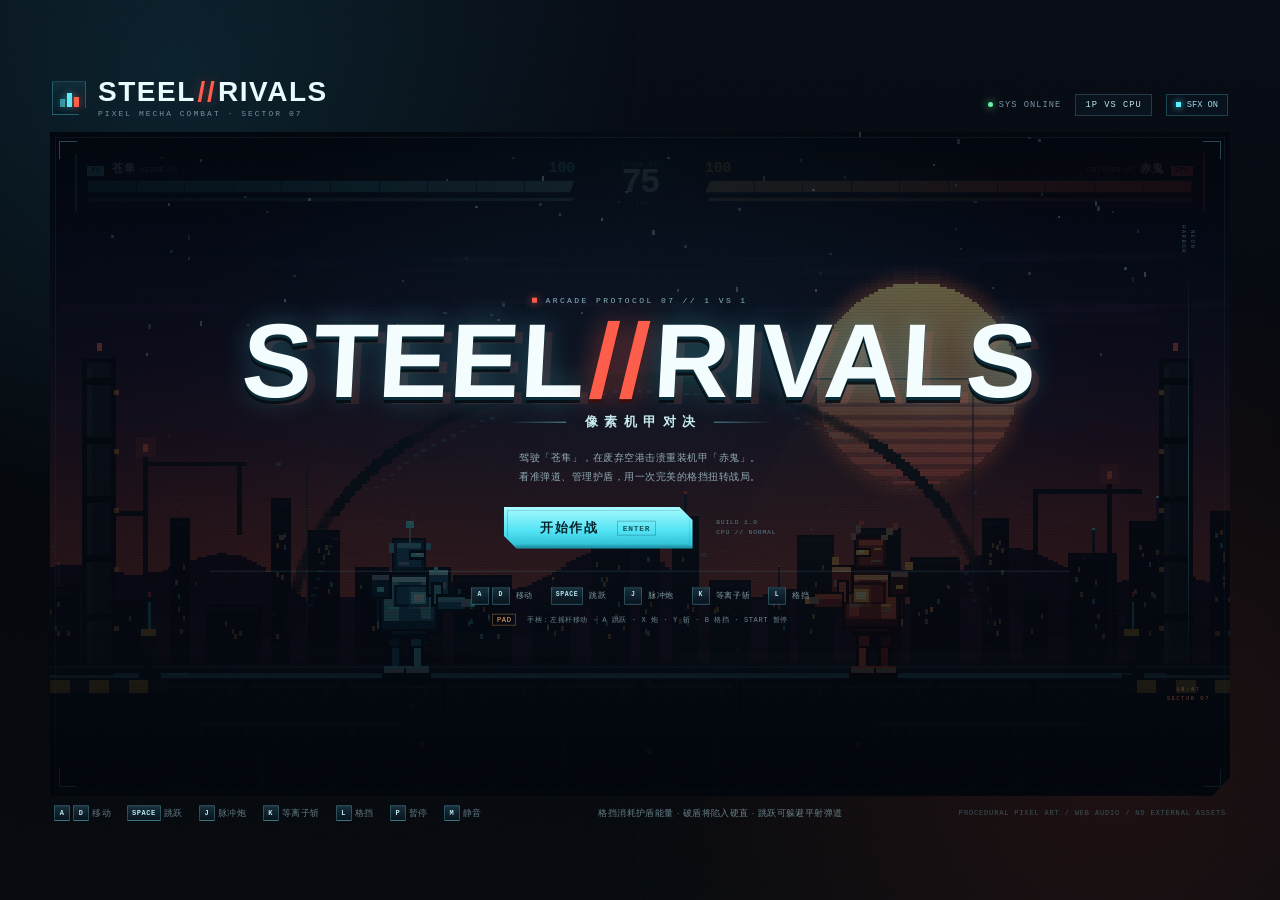
==== commit 2cf12869: "feat: 像素风机甲对战小游戏 Co-authored-by: traeagent <traeagent@users.noreply.github.com>" ====
--- a/index.html
+++ b/index.html
@@ -92,13 +92,14 @@
             </button>
             <div class="version-tag">BUILD 1.0<br />CPU // NORMAL</div>
           </div>
-          <div class="key-guide" aria-label="键盘操作说明">
+          <div class="key-guide" aria-label="操作说明">
             <div><span class="keys"><kbd>A</kbd><kbd>D</kbd></span><b>移动</b></div>
             <div><span class="keys"><kbd>SPACE</kbd></span><b>跳跃</b></div>
             <div><span class="keys"><kbd>J</kbd></span><b>脉冲炮</b></div>
             <div><span class="keys"><kbd>K</kbd></span><b>等离子斩</b></div>
             <div><span class="keys"><kbd>L</kbd></span><b>格挡</b></div>
           </div>
+          <div class="pad-guide"><b>PAD</b> 手柄：左摇杆移动 · A 跳跃 · X 炮 · Y 斩 · B 格挡 · START 暂停</div>
         </div>
         <div class="start-side" aria-hidden="true">
           <span>NEON<br />HARBOR</span>
--- a/style.css
+++ b/style.css
@@ -840,6 +840,24 @@
 }
 
 .key-guide b {
+  font-weight: 500;
+}
+
+.pad-guide {
+  margin-top: 9px;
+  color: #6d8790;
+  font-family: var(--font-mono);
+  font-size: clamp(7px, 0.6cqw, 9px);
+  letter-spacing: 0.08em;
+  text-align: center;
+}
+
+.pad-guide b {
+  display: inline-block;
+  margin-right: 6px;
+  padding: 1px 4px;
+  color: var(--amber);
+  border: 1px solid rgba(255, 180, 95, 0.3);
   font-weight: 500;
 }
 
